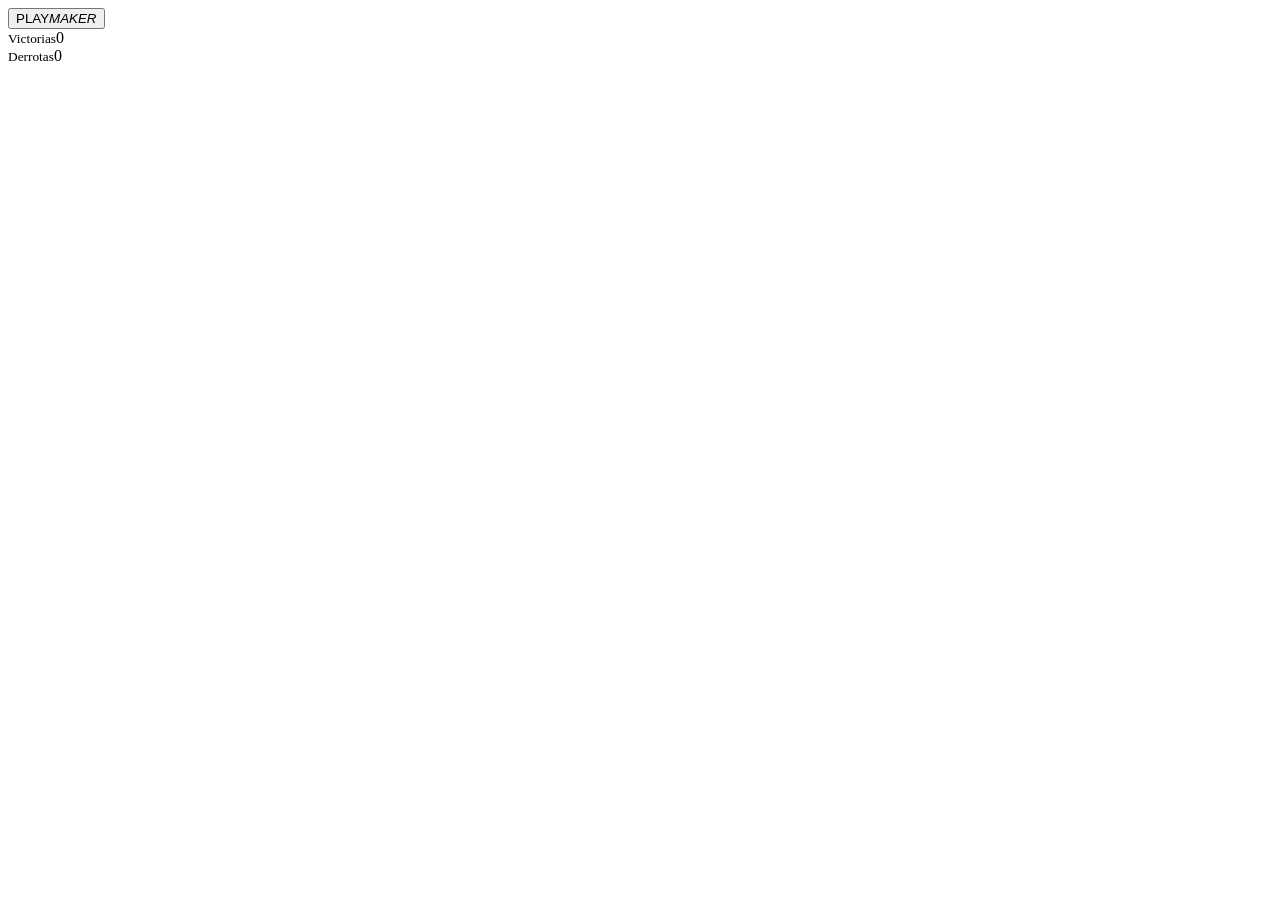
==== index.html @ 5beffaba "Add files via upload" ====
<!DOCTYPE html>
<html lang="es">
<head>
<meta charset="utf-8">
<meta name="viewport" content="width=device-width, initial-scale=1, viewport-fit=cover">
<title>PLAYMAKER</title>
<link rel="preconnect" href="https://fonts.googleapis.com">
<link rel="preconnect" href="https://fonts.gstatic.com" crossorigin>
<link href="https://fonts.googleapis.com/css2?family=Big+Shoulders+Display:wght@800;900&family=Barlow:wght@400;600&display=swap" rel="stylesheet">
<link rel="stylesheet" href="css/style.css">
</head>
<body>
<header>
  <button class="logo" id="home" aria-label="Inicio">PLAY<i>MAKER</i></button>
  <div class="score" aria-label="Marcador de hoy"><div class="w"><small>Victorias</small><span id="sw">0</span></div><div class="l"><small>Derrotas</small><span id="sl">0</span></div></div>
</header>
<main id="app"></main>
<script src="js/engine.js"></script>
<script src="js/games-demo.js"></script>
<script src="js/app.js"></script>
</body>
</html>
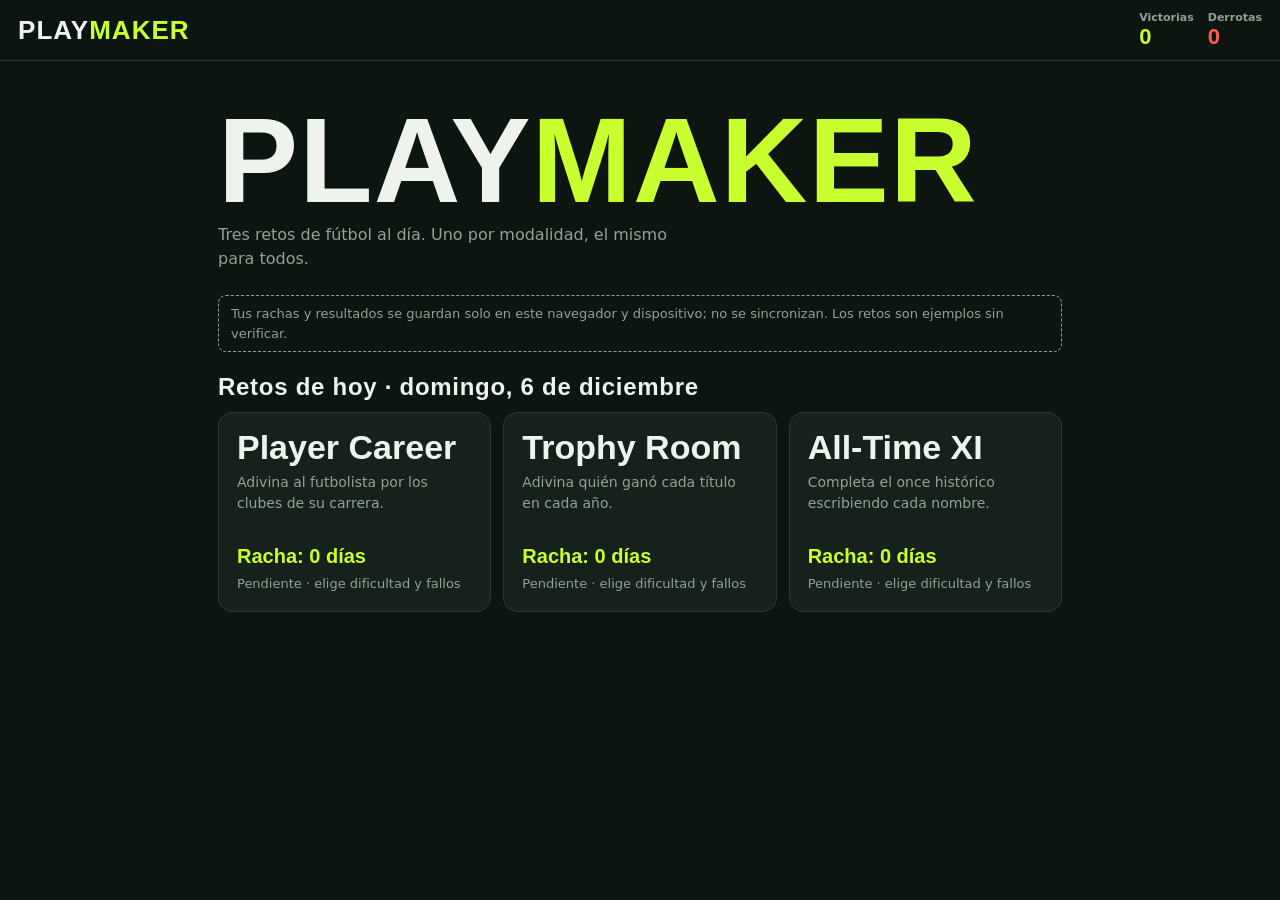
==== commit b9980b93: "Update index.html" ====
--- a/index.html
+++ b/index.html
@@ -7,7 +7,7 @@
 <link rel="preconnect" href="https://fonts.googleapis.com">
 <link rel="preconnect" href="https://fonts.gstatic.com" crossorigin>
 <link href="https://fonts.googleapis.com/css2?family=Big+Shoulders+Display:wght@800;900&family=Barlow:wght@400;600&display=swap" rel="stylesheet">
-<link rel="stylesheet" href="css/style.css">
+<link rel="stylesheet" href="style.css">
 </head>
 <body>
 <header>
@@ -15,8 +15,8 @@
   <div class="score" aria-label="Marcador de hoy"><div class="w"><small>Victorias</small><span id="sw">0</span></div><div class="l"><small>Derrotas</small><span id="sl">0</span></div></div>
 </header>
 <main id="app"></main>
-<script src="js/engine.js"></script>
-<script src="js/games-demo.js"></script>
-<script src="js/app.js"></script>
+<script src="engine.js"></script>
+<script src="games-demo.js"></script>
+<script src="app.js"></script>
 </body>
 </html>
--- a/style.css
+++ b/style.css
@@ -0,0 +1,56 @@
+:root{--bg:#0d1511;--bg2:#16211b;--line:#2a3a31;--tx:#eef3ee;--mut:#8fa396;--lime:#c8ff2e;--red:#ff5a4d;
+--d:"Big Shoulders Display","Arial Narrow",Impact,sans-serif;--b:Barlow,system-ui,sans-serif;
+box-sizing:border-box;padding-top:env(safe-area-inset-top,0px);padding-bottom:env(safe-area-inset-bottom,0px);color-scheme:dark}
+*{box-sizing:border-box}
+html{scroll-padding-top:env(safe-area-inset-top,0px)}
+body{margin:0;background:var(--bg);color:var(--tx);font:400 16px/1.5 var(--b)}
+button,input{font:inherit;color:inherit}
+header{position:sticky;top:env(safe-area-inset-top,0px);z-index:5;display:flex;justify-content:space-between;align-items:center;padding:12px 18px;background:var(--bg);border-bottom:1px solid var(--line)}
+.logo{font:900 26px/1 var(--d);letter-spacing:.04em;cursor:pointer;background:none;border:0;padding:0}
+.logo i{font-style:normal;color:var(--lime)}
+.score{display:flex;gap:14px;font:800 22px/1 var(--d)}
+.score small{display:block;font:600 11px/1 var(--b);color:var(--mut);margin-bottom:3px}
+.w{color:var(--lime)}.l{color:var(--red)}
+main{max-width:880px;margin:0 auto;padding:22px 18px 48px}
+.hero{padding:26px 0 18px}
+.hero h1{font:900 clamp(56px,16vw,120px)/.85 var(--d);margin:0;letter-spacing:.01em}
+.hero h1 span{color:var(--lime)}
+.hero p{color:var(--mut);margin:12px 0 0;max-width:46ch}
+.demo{border:1px dashed var(--mut);color:var(--mut);padding:8px 12px;border-radius:8px;font-size:13px;margin:6px 0 18px}
+h2{font:800 24px/1.1 var(--d);margin:22px 0 12px;letter-spacing:.03em}
+.cards{display:grid;gap:12px}
+@media(min-width:720px){.cards{grid-template-columns:repeat(3,1fr)}}
+.card{text-align:left;background:var(--bg2);border:1px solid var(--line);border-radius:14px;padding:18px;cursor:pointer;display:flex;flex-direction:column;gap:8px;min-height:200px}
+.card:hover:not(:disabled){border-color:var(--lime)}
+.card:disabled{cursor:default;opacity:.7}
+.card h3{font:900 34px/.95 var(--d);margin:0}
+.card p{margin:0;color:var(--mut);font-size:14px;flex:1}
+.streak{font:800 20px/1 var(--d);color:var(--lime)}
+.tag{font-size:13px;color:var(--mut)}
+.back{background:none;border:0;color:var(--mut);cursor:pointer;padding:6px 0;margin-bottom:8px}
+.grp{margin:16px 0}
+.grp b{display:block;font-weight:600;margin-bottom:8px}
+.chips{display:flex;flex-wrap:wrap;gap:8px}
+.chip{border:1px solid var(--line);background:var(--bg2);border-radius:999px;padding:9px 16px;cursor:pointer}
+.chip[aria-pressed=true]{background:var(--lime);color:#10170a;border-color:var(--lime);font-weight:600}
+.btn{background:var(--lime);color:#10170a;border:0;border-radius:10px;padding:13px 22px;font-weight:600;cursor:pointer}
+.btn.alt{background:none;color:var(--tx);border:1px solid var(--line)}
+.btn:focus-visible,.chip:focus-visible,.card:focus-visible,input:focus-visible,.logo:focus-visible{outline:2px solid var(--lime);outline-offset:2px}
+.row{display:flex;gap:10px;flex-wrap:wrap;margin-top:18px}
+.clues{display:flex;flex-wrap:wrap;gap:8px;margin:12px 0}
+.clues span{background:var(--bg2);border:1px solid var(--line);border-radius:8px;padding:8px 12px;font-weight:600}
+.f{margin:10px 0}
+.f label{display:block;font-size:13px;color:var(--mut);margin-bottom:4px}
+.f input{width:100%;background:var(--bg2);border:1px solid var(--line);border-radius:10px;padding:12px 14px}
+.f input.ok{border-color:var(--lime);color:var(--lime)}
+.f input.bad{border-color:var(--red)}
+.pitch{display:grid;gap:10px;background:linear-gradient(var(--bg2),#12261a);border:1px solid var(--line);border-radius:14px;padding:14px}
+.line{display:grid;gap:8px;grid-template-columns:repeat(var(--n),1fr)}
+.line .f{margin:0}
+.line label{font-size:11px}
+.line input{padding:9px 6px;font-size:14px;text-align:center}
+.msg{margin-top:16px;padding:14px;border-radius:10px;font-weight:600}
+.msg.win{background:rgba(200,255,46,.12);color:var(--lime)}
+.msg.lose{background:rgba(255,90,77,.12);color:var(--red)}
+.lives{color:var(--mut);font-size:14px}
+@media(prefers-reduced-motion:no-preference){.card{transition:border-color .15s}}
